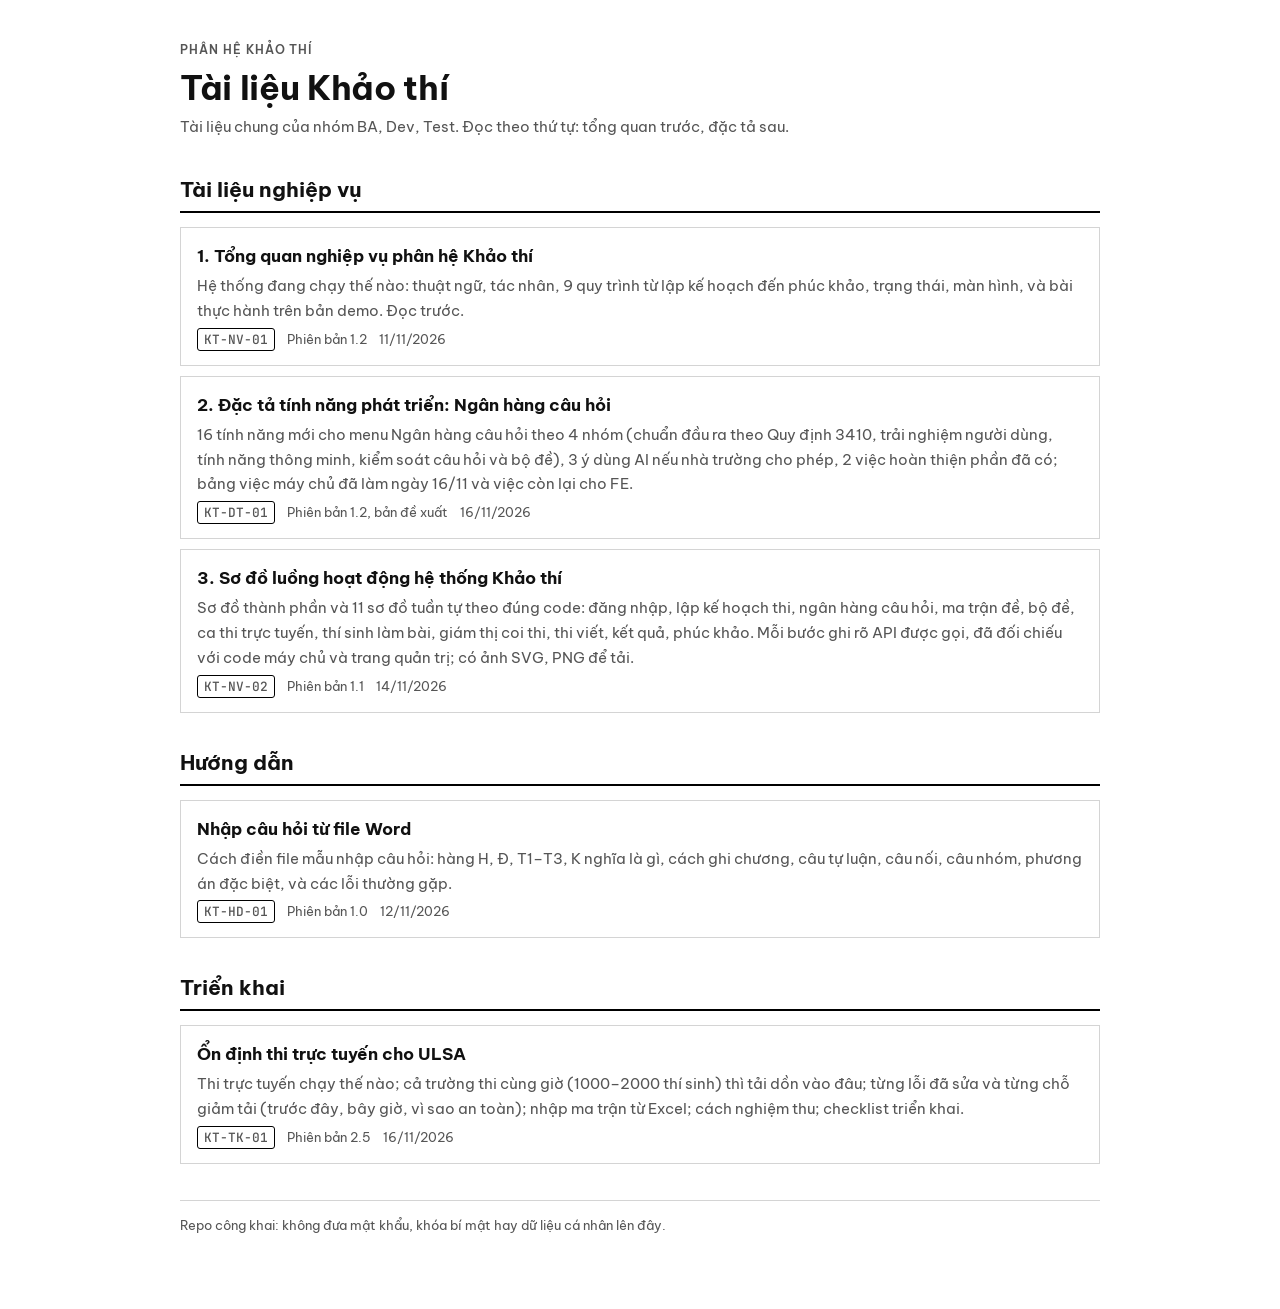
==== index.html @ 2479673d "KT-DT-01 1.2, KT-TK-01 2.5, KT-NV-02 1.2: cập nhật 16/11 - KT-DT-01: theo Quy định 3410/QĐ-HV (bắt b" ====
<!doctype html>
<html lang="vi">
<head>
<meta charset="utf-8">
<meta name="viewport" content="width=device-width, initial-scale=1, viewport-fit=cover">
<meta name="description" content="Tài liệu của nhóm phát triển phân hệ Khảo thí.">
<title>Tài liệu Khảo thí</title>
<link rel="preconnect" href="https://fonts.googleapis.com">
<link rel="preconnect" href="https://fonts.gstatic.com" crossorigin>
<link rel="stylesheet" href="https://fonts.googleapis.com/css2?family=Be+Vietnam+Pro:wght@400;500;600;700&family=JetBrains+Mono:wght@500&display=swap">
<link rel="stylesheet" href="assets/tai-lieu.css">
<style>
/* Mục lục tài liệu: mỗi nhóm là một danh sách liên kết */
ul.docs { list-style: none; padding: 0; display: grid; gap: 10px; }
ul.docs a { display: grid; gap: 4px; padding: 14px 16px; border: 1px solid var(--line); text-decoration: none; color: inherit; }
ul.docs a:hover { border-color: var(--strong); }
ul.docs a:focus-visible { outline: 2px solid var(--strong); outline-offset: 2px; }
.ten { font-weight: 700; font-size: 1.0625rem; }
.dong { display: flex; flex-wrap: wrap; gap: 4px 12px; font-size: 0.8125rem; color: var(--muted); align-items: baseline; }
</style>
</head>
<body>
<main class="doc">
  <header class="muc">
    <span class="nhan">Phân hệ Khảo thí</span>
    <h1>Tài liệu Khảo thí</h1>
    <p class="muted">Tài liệu chung của nhóm BA, Dev, Test. Đọc theo thứ tự: tổng quan trước, đặc tả sau.</p>
  </header>

  <section aria-labelledby="nhom-tai-lieu">
    <h2 id="nhom-tai-lieu">Tài liệu nghiệp vụ</h2>
    <ul class="docs">
      <li>
        <a href="nghiep-vu/tong-quan-nghiep-vu.html">
          <span class="ten">1. Tổng quan nghiệp vụ phân hệ Khảo thí</span>
          <span class="muted">Hệ thống đang chạy thế nào: thuật ngữ, tác nhân, 9 quy trình từ lập kế hoạch đến phúc khảo, trạng thái, màn hình, và bài thực hành trên bản demo. Đọc trước.</span>
          <span class="dong"><span class="ma">KT-NV-01</span><span>Phiên bản 1.2</span><span>11/11/2026</span></span>
        </a>
      </li>
      <li>
        <a href="nghiep-vu/dac-ta-tinh-nang.html">
          <span class="ten">2. Đặc tả tính năng phát triển: Ngân hàng câu hỏi</span>
          <span class="muted">16 tính năng mới cho menu Ngân hàng câu hỏi theo 4 nhóm (chuẩn đầu ra theo Quy định 3410, trải nghiệm người dùng, tính năng thông minh, kiểm soát câu hỏi và bộ đề), 3 ý dùng AI nếu nhà trường cho phép, 2 việc hoàn thiện phần đã có; bảng việc máy chủ đã làm ngày 16/11 và việc còn lại cho FE.</span>
          <span class="dong"><span class="ma">KT-DT-01</span><span>Phiên bản 1.2, bản đề xuất</span><span>16/11/2026</span></span>
        </a>
      </li>
      <li>
        <a href="nghiep-vu/so-do-luong.html">
          <span class="ten">3. Sơ đồ luồng hoạt động hệ thống Khảo thí</span>
          <span class="muted">Sơ đồ thành phần và 11 sơ đồ tuần tự theo đúng code: đăng nhập, lập kế hoạch thi, ngân hàng câu hỏi, ma trận đề, bộ đề, ca thi trực tuyến, thí sinh làm bài, giám thị coi thi, thi viết, kết quả, phúc khảo. Mỗi bước ghi rõ API được gọi, đã đối chiếu với code máy chủ và trang quản trị; có ảnh SVG, PNG để tải.</span>
          <span class="dong"><span class="ma">KT-NV-02</span><span>Phiên bản 1.1</span><span>14/11/2026</span></span>
        </a>
      </li>
    </ul>
  </section>

  <section aria-labelledby="nhom-huong-dan">
    <h2 id="nhom-huong-dan">Hướng dẫn</h2>
    <ul class="docs">
      <li>
        <a href="huong-dan/nhap-cau-hoi-tu-word.html">
          <span class="ten">Nhập câu hỏi từ file Word</span>
          <span class="muted">Cách điền file mẫu nhập câu hỏi: hàng H, Đ, T1–T3, K nghĩa là gì, cách ghi chương, câu tự luận, câu nối, câu nhóm, phương án đặc biệt, và các lỗi thường gặp.</span>
          <span class="dong"><span class="ma">KT-HD-01</span><span>Phiên bản 1.0</span><span>12/11/2026</span></span>
        </a>
      </li>
    </ul>
  </section>

  <section aria-labelledby="nhom-trien-khai">
    <h2 id="nhom-trien-khai">Triển khai</h2>
    <ul class="docs">
      <li>
        <a href="trien-khai/ulsa-on-dinh-thi.html">
          <span class="ten">Ổn định thi trực tuyến cho ULSA</span>
          <span class="muted">Thi trực tuyến chạy thế nào; cả trường thi cùng giờ (1000–2000 thí sinh) thì tải dồn vào đâu; từng lỗi đã sửa và từng chỗ giảm tải (trước đây, bây giờ, vì sao an toàn); nhập ma trận từ Excel; cách nghiệm thu; checklist triển khai.</span>
          <span class="dong"><span class="ma">KT-TK-01</span><span>Phiên bản 2.5</span><span>16/11/2026</span></span>
        </a>
      </li>
    </ul>
  </section>

  <footer>Repo công khai: không đưa mật khẩu, khóa bí mật hay dữ liệu cá nhân lên đây.</footer>
</main>
</body>
</html>
---- assets/tai-lieu.css ----
/* Giao diện tài liệu nghiệp vụ: trắng đen, dạng văn bản BA (thông tin tài liệu, mục lục, mục đánh số, bảng). */
*, *::before, *::after { box-sizing: border-box; }
:root {
  --bg: #ffffff;
  --fg: #111111;
  --muted: #555555;
  --line: #d4d4d4;
  --soft: #f3f3f3;
  --strong: #000000;
  --font-body: "Be Vietnam Pro", system-ui, "Segoe UI", Roboto, Arial, sans-serif;
  --font-mono: "JetBrains Mono", ui-monospace, Consolas, monospace;
  color-scheme: light;
}
html { -webkit-text-size-adjust: 100%; }
body {
  margin: 0; background: var(--bg); color: var(--fg);
  font-family: var(--font-body); font-size: 0.9375rem; line-height: 1.65;
  padding-left: max(16px, env(safe-area-inset-left, 0px));
  padding-right: max(16px, env(safe-area-inset-right, 0px));
  padding-block: 40px 72px;
}
.doc { max-width: 920px; margin: 0 auto; display: grid; gap: 36px; }
a { color: var(--fg); text-underline-offset: 3px; }
a:focus-visible { outline: 2px solid var(--strong); outline-offset: 2px; }
h1, h2, h3, h4 { margin: 0; line-height: 1.3; text-wrap: balance; }
h1 { font-size: clamp(1.6rem, 1.3rem + 1.4vw, 2.1rem); font-weight: 700; letter-spacing: -0.01em; }
h2 { font-size: 1.3rem; font-weight: 700; padding-bottom: 8px; border-bottom: 2px solid var(--strong); }
h3 { font-size: 1.05rem; font-weight: 700; }
h4 { font-size: 0.95rem; font-weight: 600; }
p { margin: 0; max-width: 72ch; }
ul, ol { margin: 0; padding-left: 1.3em; display: grid; gap: 4px; }
section { display: grid; gap: 14px; min-width: 0; }
.back { font-size: 0.8125rem; font-weight: 600; text-decoration: none; }
.nhan { font-size: 0.75rem; font-weight: 600; letter-spacing: 0.08em; text-transform: uppercase; color: var(--muted); }
.muted { color: var(--muted); }
.ma { font-family: var(--font-mono); font-size: 0.8rem; font-weight: 500; border: 1px solid var(--strong); padding: 0 6px; border-radius: 3px; white-space: nowrap; }

/* Thông tin tài liệu */
.thong-tin { border: 1px solid var(--strong); }
.thong-tin dl { display: grid; grid-template-columns: max-content 1fr; margin: 0; }
.thong-tin dt, .thong-tin dd { margin: 0; padding: 7px 12px; border-bottom: 1px solid var(--line); }
.thong-tin dt { background: var(--soft); font-weight: 600; font-size: 0.85rem; border-right: 1px solid var(--line); }
.thong-tin dl > :nth-last-child(-n+2) { border-bottom: 0; }
@media (max-width: 560px) { .thong-tin dl { grid-template-columns: 1fr; } .thong-tin dt { border-right: 0; } }

/* Mục lục */
.muc-luc { border: 1px solid var(--line); padding: 14px 18px; background: var(--soft); }
.muc-luc ol { columns: 2; column-gap: 32px; display: block; }
.muc-luc li { break-inside: avoid; margin-bottom: 4px; }
@media (max-width: 640px) { .muc-luc ol { columns: 1; } }

/* Bảng */
.bang { overflow-x: auto; border: 1px solid var(--line); }
table { border-collapse: collapse; width: 100%; font-size: 0.875rem; }
th, td { text-align: left; vertical-align: top; padding: 8px 12px; border-bottom: 1px solid var(--line); border-right: 1px solid var(--line); }
th:last-child, td:last-child { border-right: 0; }
tr:last-child td { border-bottom: 0; }
th { background: var(--soft); font-weight: 600; font-size: 0.8125rem; }
td.so, th.so { width: 44px; text-align: center; font-variant-numeric: tabular-nums; }
td.nowrap { white-space: nowrap; }

/* Khối quy trình, tính năng */
.khoi { border-top: 2px solid var(--strong); padding-top: 14px; display: grid; gap: 12px; }
.khoi-dau { display: flex; flex-wrap: wrap; align-items: baseline; gap: 8px 12px; }
.meta { display: flex; flex-wrap: wrap; gap: 6px 16px; font-size: 0.8125rem; color: var(--muted); }
.meta b { color: var(--fg); font-weight: 600; }
.muc { display: grid; gap: 6px; }
.quy-tac li::marker, .ac li::marker { font-family: var(--font-mono); }
.chu-y { border: 1px dashed var(--strong); padding: 10px 14px; font-size: 0.875rem; }
.chu-y b { font-weight: 700; }

/* Sơ đồ */
.so-do { border: 1px solid var(--line); padding: 16px; overflow-x: auto; background: var(--bg); }
.so-do pre.mermaid { margin: 0; text-align: center; background: transparent; }

footer { font-size: 0.8125rem; color: var(--muted); border-top: 1px solid var(--line); padding-top: 14px; }
@media print {
  body { padding: 0; font-size: 11pt; }
  .back, .muc-luc { display: none; }
  .khoi, section { break-inside: avoid-page; }
  a { text-decoration: none; }
}
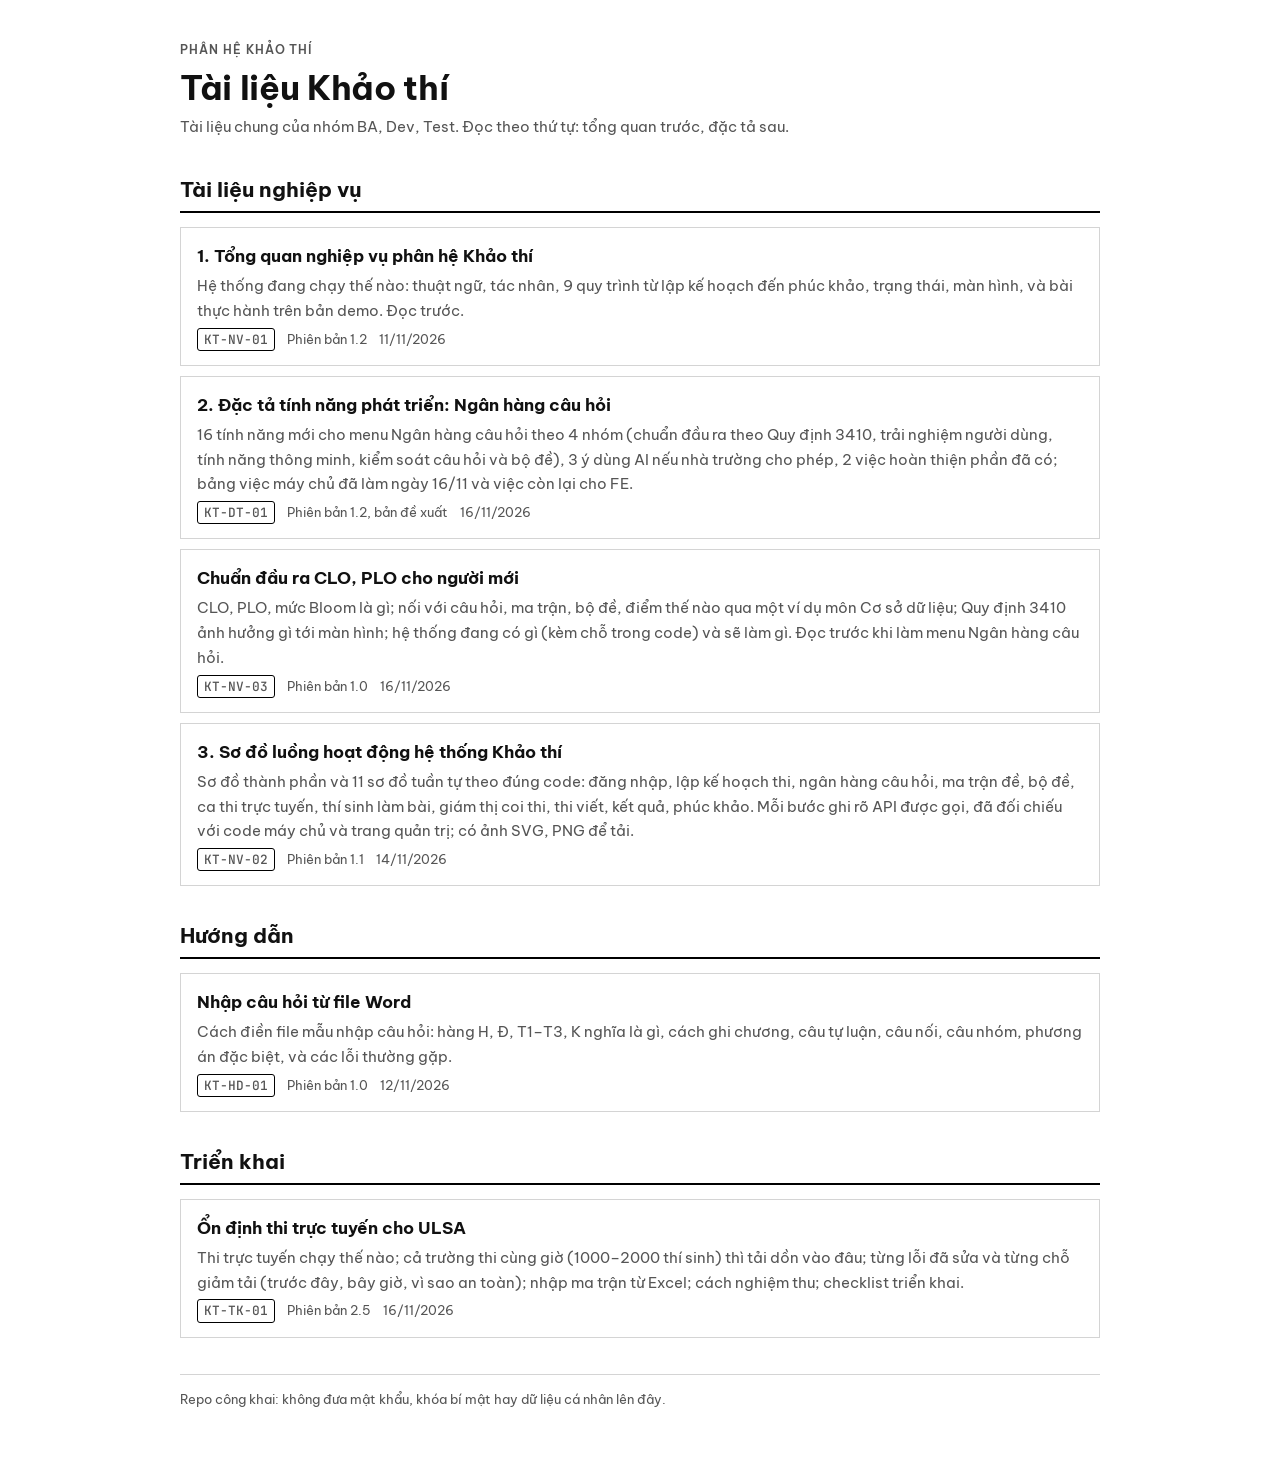
==== commit 83ac6e2c: "KT-NV-03 1.0: chuẩn đầu ra CLO, PLO cho người mới; KT-DT-01: câu đang kích hoạt không sửa được Co-Au" ====
--- a/index.html
+++ b/index.html
@@ -45,6 +45,13 @@
         </a>
       </li>
       <li>
+        <a href="nghiep-vu/chuan-dau-ra-clo-plo.html">
+          <span class="ten">Chuẩn đầu ra CLO, PLO cho người mới</span>
+          <span class="muted">CLO, PLO, mức Bloom là gì; nối với câu hỏi, ma trận, bộ đề, điểm thế nào qua một ví dụ môn Cơ sở dữ liệu; Quy định 3410 ảnh hưởng gì tới màn hình; hệ thống đang có gì (kèm chỗ trong code) và sẽ làm gì. Đọc trước khi làm menu Ngân hàng câu hỏi.</span>
+          <span class="dong"><span class="ma">KT-NV-03</span><span>Phiên bản 1.0</span><span>16/11/2026</span></span>
+        </a>
+      </li>
+      <li>
         <a href="nghiep-vu/so-do-luong.html">
           <span class="ten">3. Sơ đồ luồng hoạt động hệ thống Khảo thí</span>
           <span class="muted">Sơ đồ thành phần và 11 sơ đồ tuần tự theo đúng code: đăng nhập, lập kế hoạch thi, ngân hàng câu hỏi, ma trận đề, bộ đề, ca thi trực tuyến, thí sinh làm bài, giám thị coi thi, thi viết, kết quả, phúc khảo. Mỗi bước ghi rõ API được gọi, đã đối chiếu với code máy chủ và trang quản trị; có ảnh SVG, PNG để tải.</span>
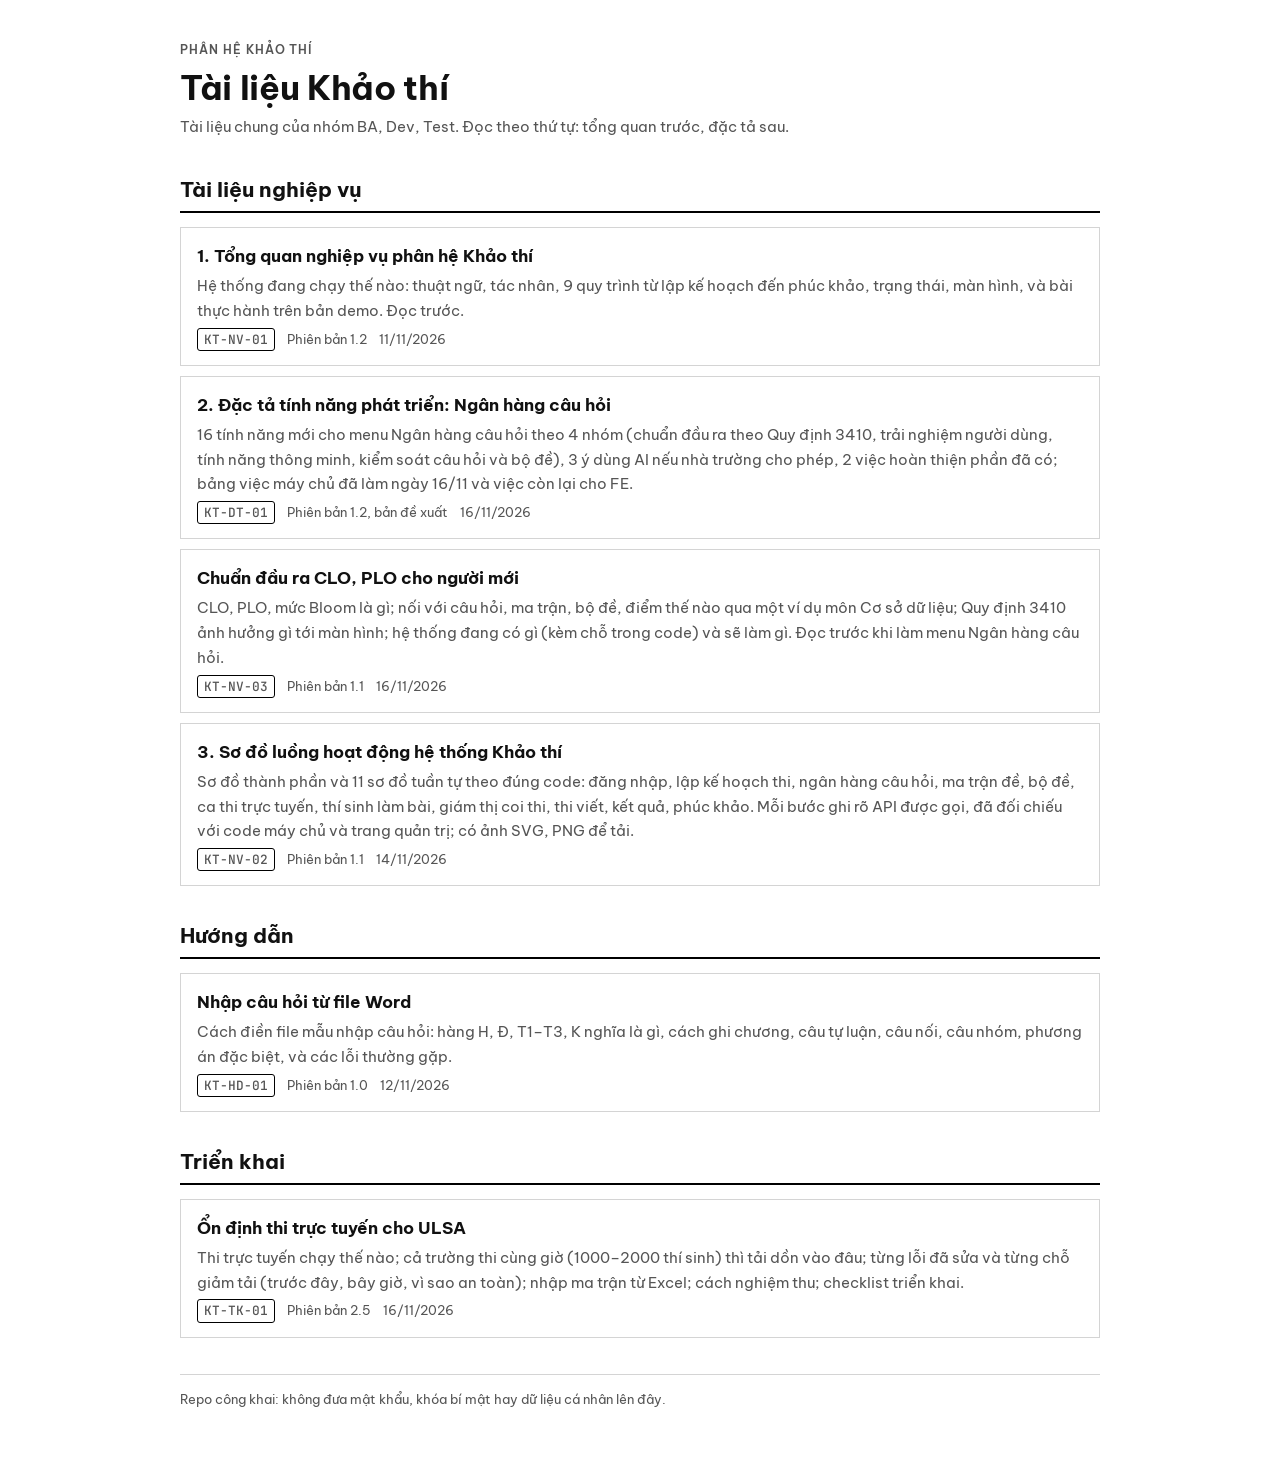
==== commit 0e16fdf6: "KT-NV-03 1.1: hướng làm CLO, PLO theo ghi chú 16/11 (thi cuối kỳ, theo kỳ, công thức điểm); dữ liệu " ====
--- a/index.html
+++ b/index.html
@@ -48,7 +48,7 @@
         <a href="nghiep-vu/chuan-dau-ra-clo-plo.html">
           <span class="ten">Chuẩn đầu ra CLO, PLO cho người mới</span>
           <span class="muted">CLO, PLO, mức Bloom là gì; nối với câu hỏi, ma trận, bộ đề, điểm thế nào qua một ví dụ môn Cơ sở dữ liệu; Quy định 3410 ảnh hưởng gì tới màn hình; hệ thống đang có gì (kèm chỗ trong code) và sẽ làm gì. Đọc trước khi làm menu Ngân hàng câu hỏi.</span>
-          <span class="dong"><span class="ma">KT-NV-03</span><span>Phiên bản 1.0</span><span>16/11/2026</span></span>
+          <span class="dong"><span class="ma">KT-NV-03</span><span>Phiên bản 1.1</span><span>16/11/2026</span></span>
         </a>
       </li>
       <li>
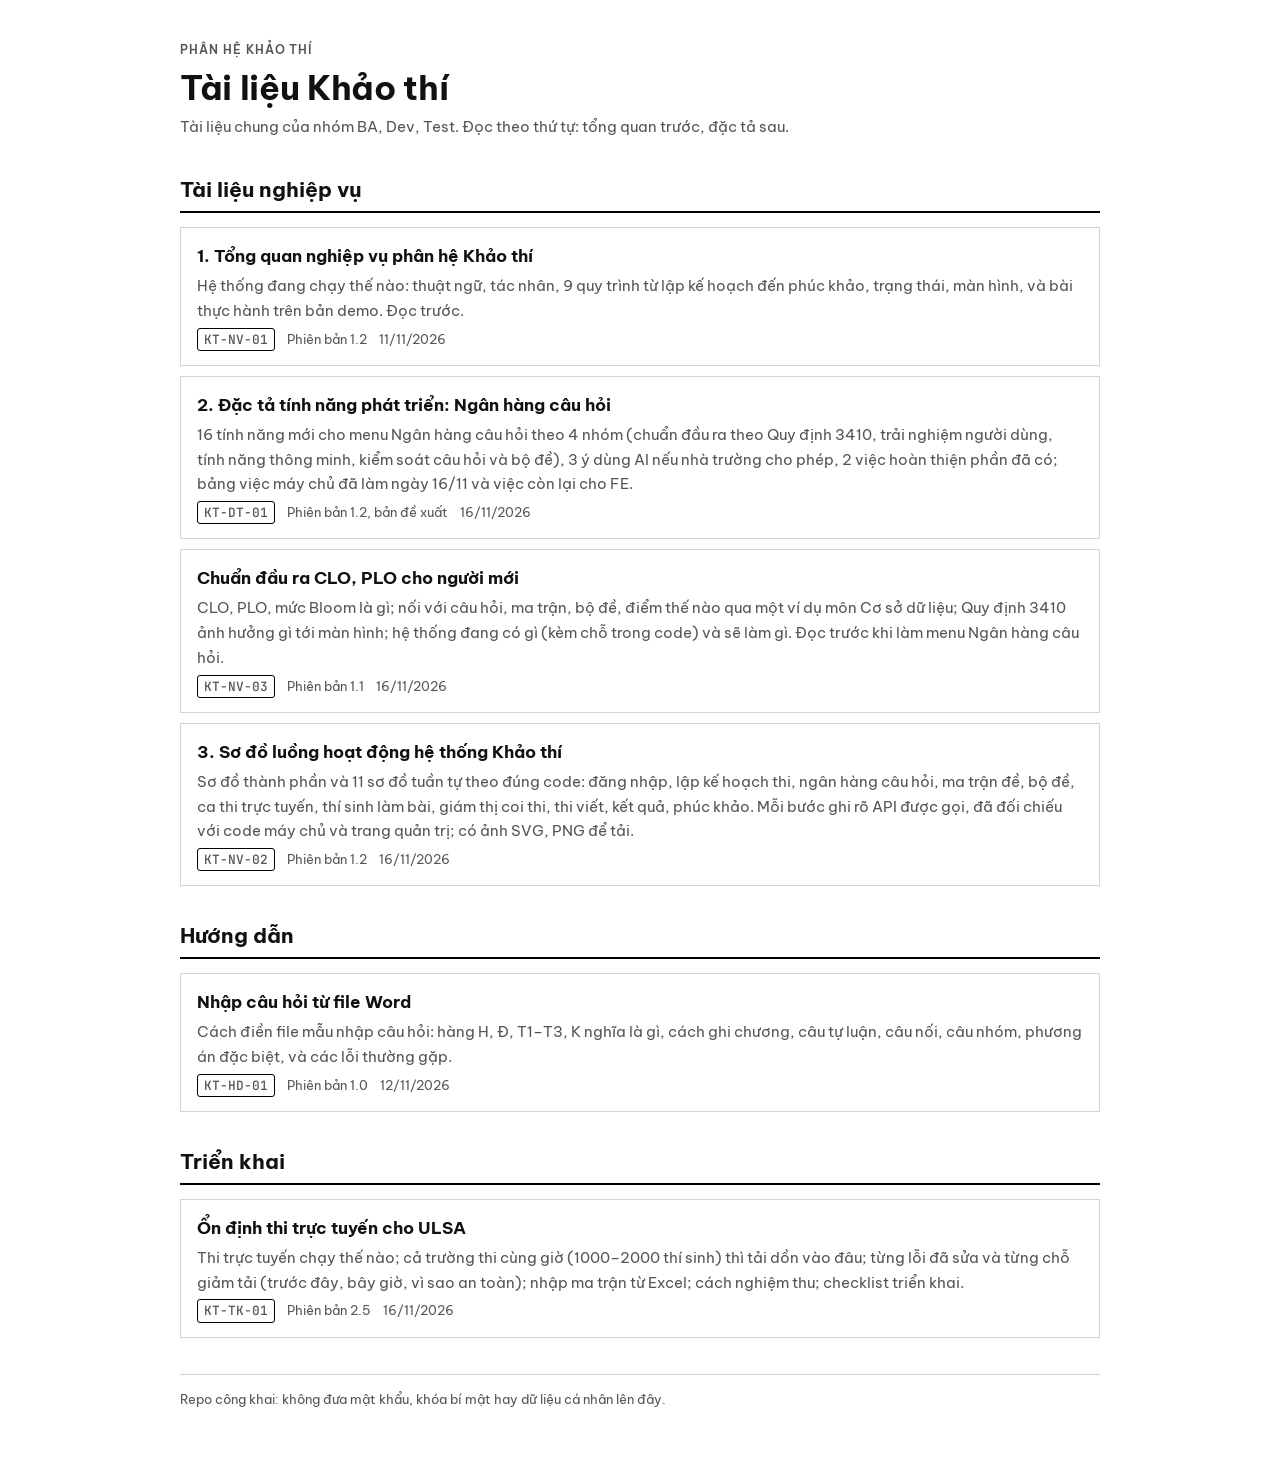
==== commit f610f1a7: "Mục lục: KT-NV-02 bản 1.2 ngày 16/11 cho khớp tài liệu Co-Authored-By: Claude Opus 5.5 <noreply@anth" ====
--- a/index.html
+++ b/index.html
@@ -55,7 +55,7 @@
         <a href="nghiep-vu/so-do-luong.html">
           <span class="ten">3. Sơ đồ luồng hoạt động hệ thống Khảo thí</span>
           <span class="muted">Sơ đồ thành phần và 11 sơ đồ tuần tự theo đúng code: đăng nhập, lập kế hoạch thi, ngân hàng câu hỏi, ma trận đề, bộ đề, ca thi trực tuyến, thí sinh làm bài, giám thị coi thi, thi viết, kết quả, phúc khảo. Mỗi bước ghi rõ API được gọi, đã đối chiếu với code máy chủ và trang quản trị; có ảnh SVG, PNG để tải.</span>
-          <span class="dong"><span class="ma">KT-NV-02</span><span>Phiên bản 1.1</span><span>14/11/2026</span></span>
+          <span class="dong"><span class="ma">KT-NV-02</span><span>Phiên bản 1.2</span><span>16/11/2026</span></span>
         </a>
       </li>
     </ul>
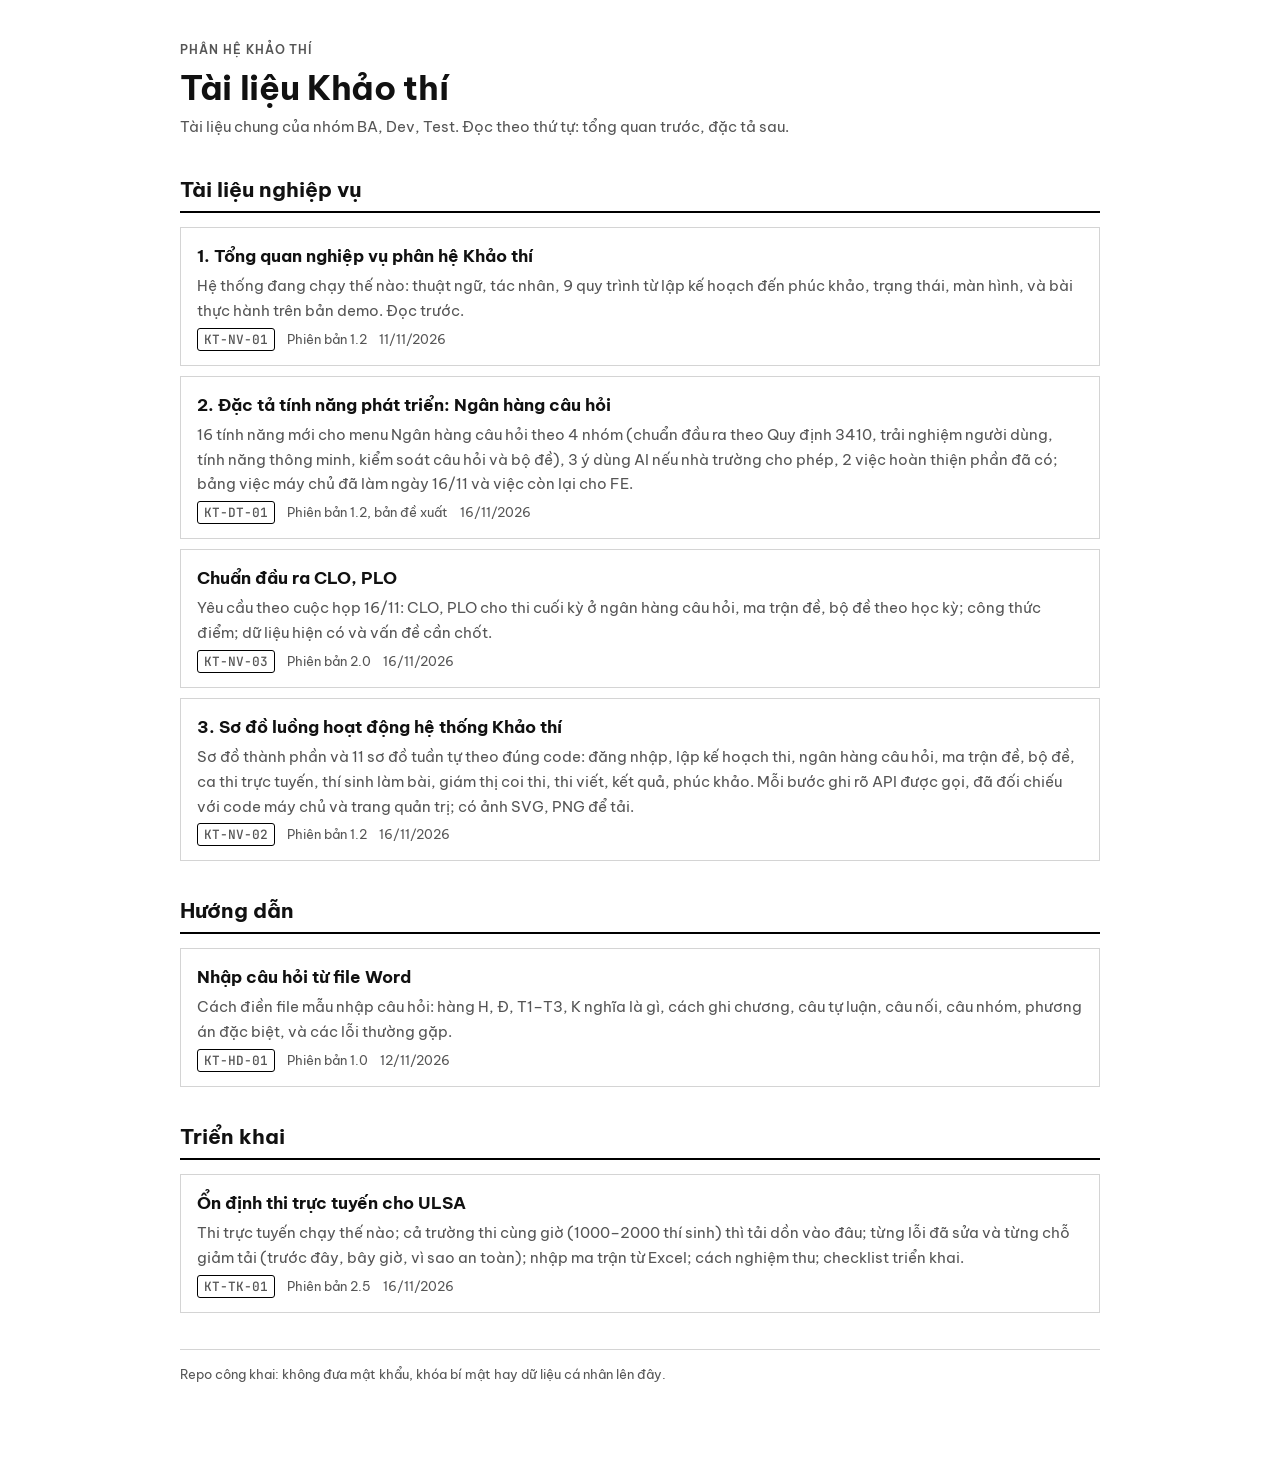
==== commit a2491bca: "KT-NV-03 2.0: viết lại gọn theo yêu cầu cuộc họp 16/11 Co-Authored-By: Claude Opus 5.5 <noreply@anth" ====
--- a/index.html
+++ b/index.html
@@ -46,9 +46,9 @@
       </li>
       <li>
         <a href="nghiep-vu/chuan-dau-ra-clo-plo.html">
-          <span class="ten">Chuẩn đầu ra CLO, PLO cho người mới</span>
-          <span class="muted">CLO, PLO, mức Bloom là gì; nối với câu hỏi, ma trận, bộ đề, điểm thế nào qua một ví dụ môn Cơ sở dữ liệu; Quy định 3410 ảnh hưởng gì tới màn hình; hệ thống đang có gì (kèm chỗ trong code) và sẽ làm gì. Đọc trước khi làm menu Ngân hàng câu hỏi.</span>
-          <span class="dong"><span class="ma">KT-NV-03</span><span>Phiên bản 1.1</span><span>16/11/2026</span></span>
+          <span class="ten">Chuẩn đầu ra CLO, PLO</span>
+          <span class="muted">Yêu cầu theo cuộc họp 16/11: CLO, PLO cho thi cuối kỳ ở ngân hàng câu hỏi, ma trận đề, bộ đề theo học kỳ; công thức điểm; dữ liệu hiện có và vấn đề cần chốt.</span>
+          <span class="dong"><span class="ma">KT-NV-03</span><span>Phiên bản 2.0</span><span>16/11/2026</span></span>
         </a>
       </li>
       <li>
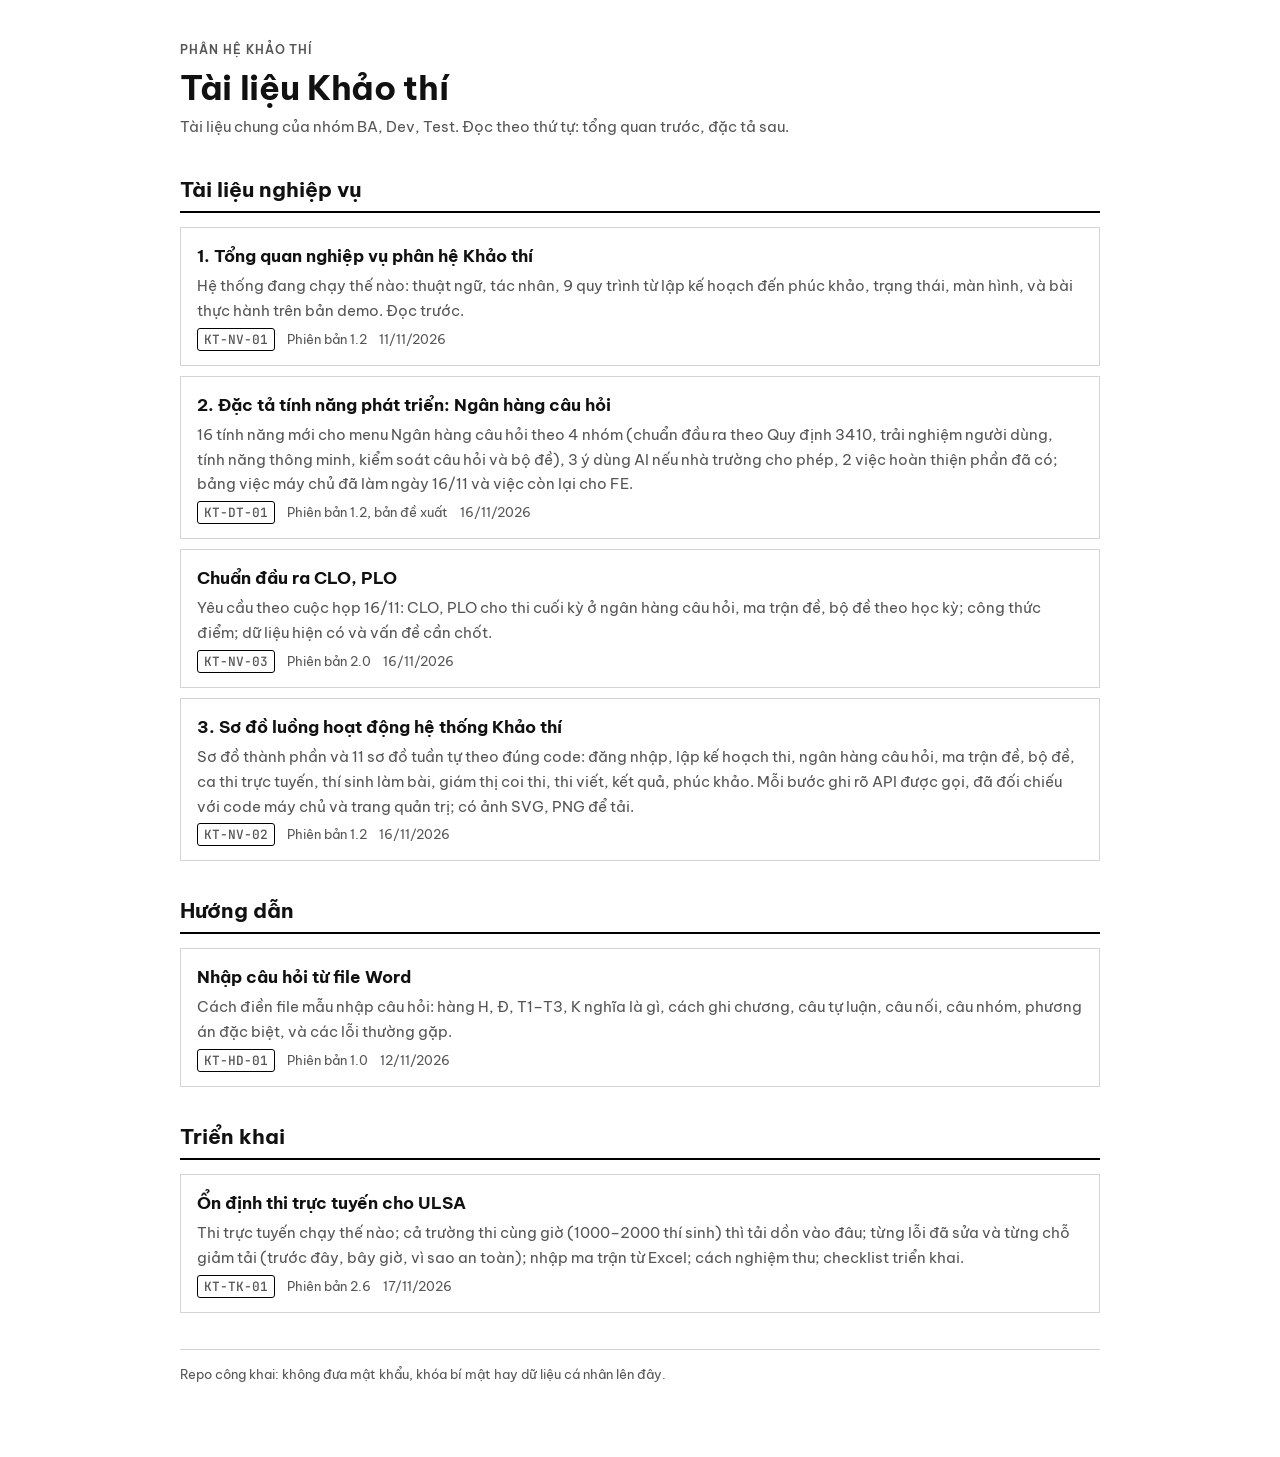
==== commit 66164904: "KT-TK-01 2.6: file .seb ép WebView mới trên macOS, cho phép tải file bài làm Co-Authored-By: Claude " ====
--- a/index.html
+++ b/index.html
@@ -81,7 +81,7 @@
         <a href="trien-khai/ulsa-on-dinh-thi.html">
           <span class="ten">Ổn định thi trực tuyến cho ULSA</span>
           <span class="muted">Thi trực tuyến chạy thế nào; cả trường thi cùng giờ (1000–2000 thí sinh) thì tải dồn vào đâu; từng lỗi đã sửa và từng chỗ giảm tải (trước đây, bây giờ, vì sao an toàn); nhập ma trận từ Excel; cách nghiệm thu; checklist triển khai.</span>
-          <span class="dong"><span class="ma">KT-TK-01</span><span>Phiên bản 2.5</span><span>16/11/2026</span></span>
+          <span class="dong"><span class="ma">KT-TK-01</span><span>Phiên bản 2.6</span><span>17/11/2026</span></span>
         </a>
       </li>
     </ul>
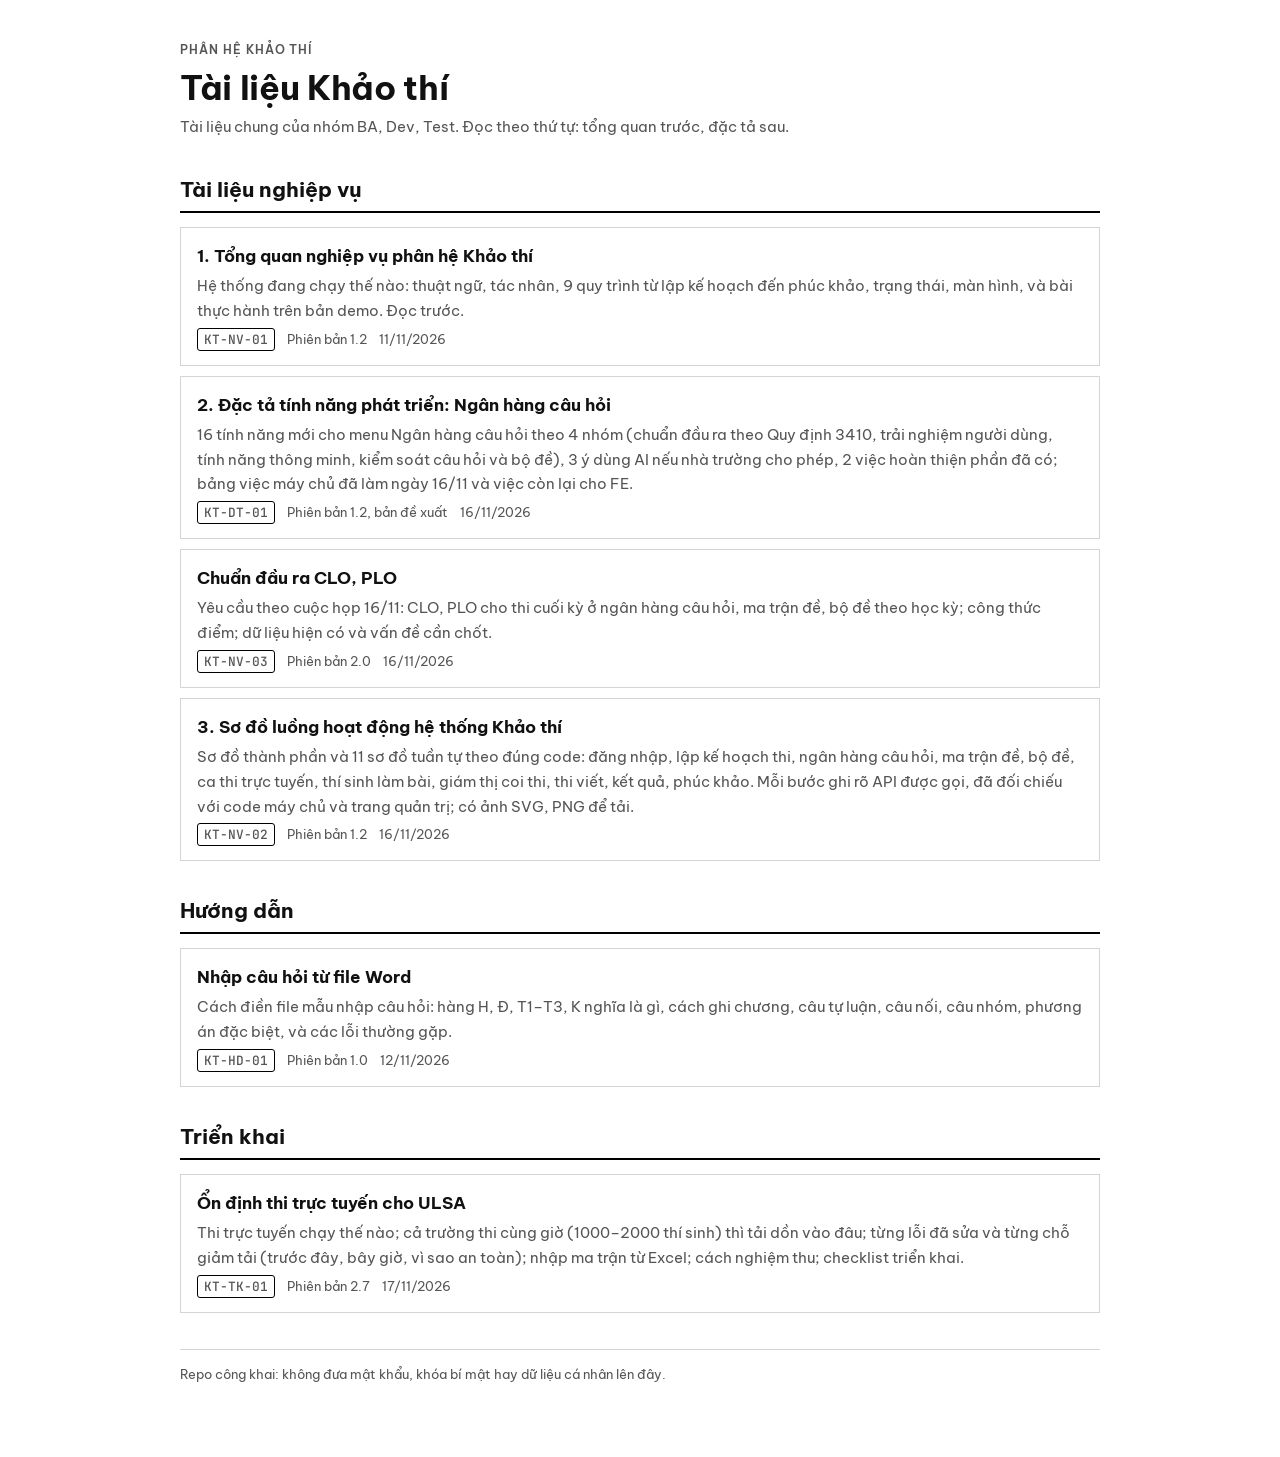
==== commit d40b9be2: "docs(KT-TK-01): 2.7 máy chủ lấy từ develop Các commit máy chủ của nhánh ulsa đã đưa sang develop qua" ====
--- a/index.html
+++ b/index.html
@@ -81,7 +81,7 @@
         <a href="trien-khai/ulsa-on-dinh-thi.html">
           <span class="ten">Ổn định thi trực tuyến cho ULSA</span>
           <span class="muted">Thi trực tuyến chạy thế nào; cả trường thi cùng giờ (1000–2000 thí sinh) thì tải dồn vào đâu; từng lỗi đã sửa và từng chỗ giảm tải (trước đây, bây giờ, vì sao an toàn); nhập ma trận từ Excel; cách nghiệm thu; checklist triển khai.</span>
-          <span class="dong"><span class="ma">KT-TK-01</span><span>Phiên bản 2.6</span><span>17/11/2026</span></span>
+          <span class="dong"><span class="ma">KT-TK-01</span><span>Phiên bản 2.7</span><span>17/11/2026</span></span>
         </a>
       </li>
     </ul>
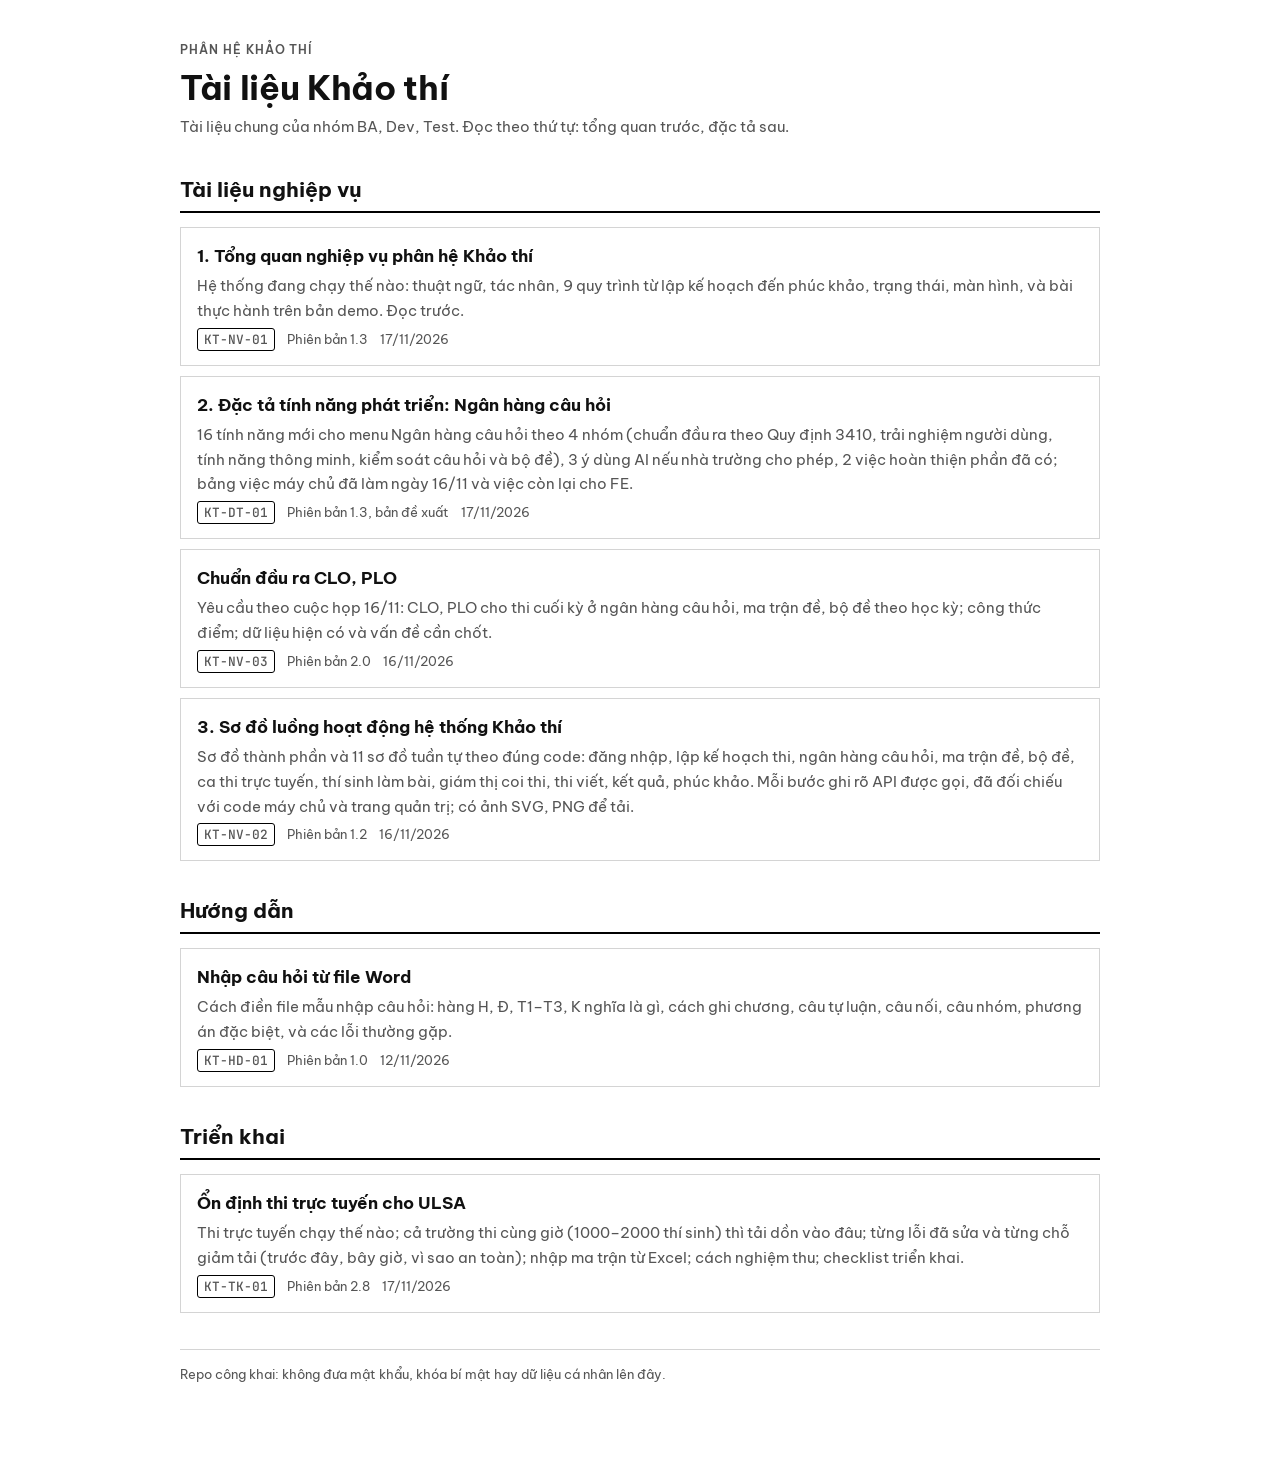
==== commit 5bf62447: "docs: cập nhật quy tắc câu đang kích hoạt, biến khóa mã hóa, bảng commit - KT-TK-01 2.8: "Câu đang k" ====
--- a/index.html
+++ b/index.html
@@ -34,14 +34,14 @@
         <a href="nghiep-vu/tong-quan-nghiep-vu.html">
           <span class="ten">1. Tổng quan nghiệp vụ phân hệ Khảo thí</span>
           <span class="muted">Hệ thống đang chạy thế nào: thuật ngữ, tác nhân, 9 quy trình từ lập kế hoạch đến phúc khảo, trạng thái, màn hình, và bài thực hành trên bản demo. Đọc trước.</span>
-          <span class="dong"><span class="ma">KT-NV-01</span><span>Phiên bản 1.2</span><span>11/11/2026</span></span>
+          <span class="dong"><span class="ma">KT-NV-01</span><span>Phiên bản 1.3</span><span>17/11/2026</span></span>
         </a>
       </li>
       <li>
         <a href="nghiep-vu/dac-ta-tinh-nang.html">
           <span class="ten">2. Đặc tả tính năng phát triển: Ngân hàng câu hỏi</span>
           <span class="muted">16 tính năng mới cho menu Ngân hàng câu hỏi theo 4 nhóm (chuẩn đầu ra theo Quy định 3410, trải nghiệm người dùng, tính năng thông minh, kiểm soát câu hỏi và bộ đề), 3 ý dùng AI nếu nhà trường cho phép, 2 việc hoàn thiện phần đã có; bảng việc máy chủ đã làm ngày 16/11 và việc còn lại cho FE.</span>
-          <span class="dong"><span class="ma">KT-DT-01</span><span>Phiên bản 1.2, bản đề xuất</span><span>16/11/2026</span></span>
+          <span class="dong"><span class="ma">KT-DT-01</span><span>Phiên bản 1.3, bản đề xuất</span><span>17/11/2026</span></span>
         </a>
       </li>
       <li>
@@ -81,7 +81,7 @@
         <a href="trien-khai/ulsa-on-dinh-thi.html">
           <span class="ten">Ổn định thi trực tuyến cho ULSA</span>
           <span class="muted">Thi trực tuyến chạy thế nào; cả trường thi cùng giờ (1000–2000 thí sinh) thì tải dồn vào đâu; từng lỗi đã sửa và từng chỗ giảm tải (trước đây, bây giờ, vì sao an toàn); nhập ma trận từ Excel; cách nghiệm thu; checklist triển khai.</span>
-          <span class="dong"><span class="ma">KT-TK-01</span><span>Phiên bản 2.7</span><span>17/11/2026</span></span>
+          <span class="dong"><span class="ma">KT-TK-01</span><span>Phiên bản 2.8</span><span>17/11/2026</span></span>
         </a>
       </li>
     </ul>
